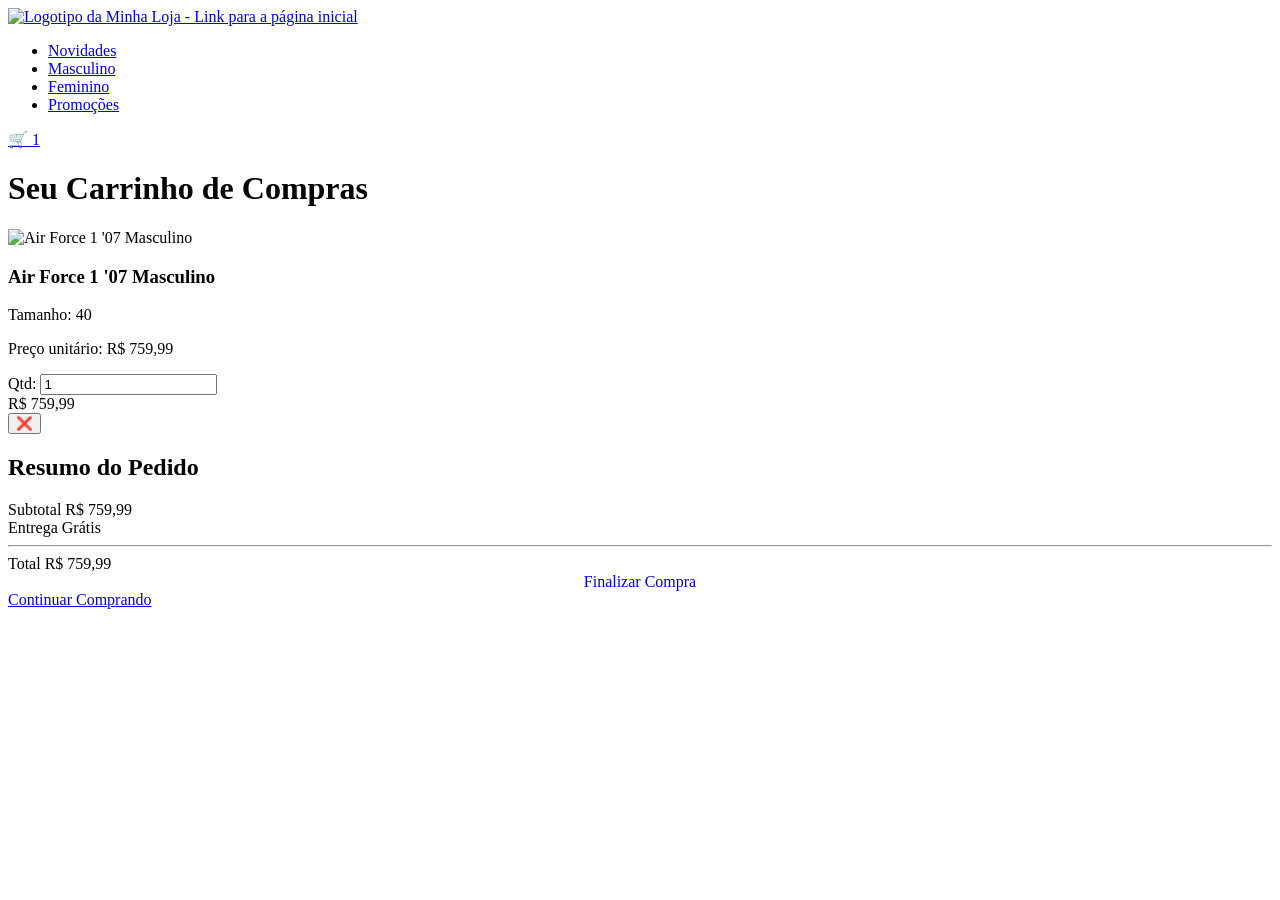
==== carrinho.html @ cb20ff49 "fix: Atualiza o cálculo do preço no carrinho" ====
<!DOCTYPE html>
<html lang="pt-BR">
<head>
    <meta charset="UTF-8">
    <meta name="viewport" content="width=device-width, initial-scale=1.0">
    <title>Carrinho de Compras - Sneaker House</title>
    <link rel="stylesheet" href="style.css">
</head>
<body>

    <!-- 1. Identidade Visual (Idêntica às outras páginas) -->
    <header class="header-principal">
        <div class="header-container">
            <div class="caixa-logo">
                <a href="index.html">
                    <img src="logo.png" alt="Logotipo da Minha Loja - Link para a página inicial" class="logo-img">
                </a>
            </div>
            <nav class="nav-menu" aria-label="Navegação Principal">
                <ul>
                    <li><a href="#">Novidades</a></li>
                    <li><a href="index.html" class="highlight">Masculino</a></li>
                    <li><a href="#">Feminino</a></li>
                    <li><a href="#" class="highlight">Promoções</a></li>
                </ul>
            </nav>
            <div class="carrinho-box">
                <a href="carrinho.html" class="link-carrinho" aria-label="Visualizar carrinho de compras">
                    <span class="icone-carrinho-emoji">🛒</span>
                    <span class="contador-itens">1</span> <!-- Agora mostra 1 item adicionado -->
                </a>
            </div>
        </div>
    </header>

    <!-- CONTEÚDO PRINCIPAL: CARRINHO DE COMPRAS -->
    <main class="carrinho-container">
        <h1 class="carrinho-titulo">Seu Carrinho de Compras</h1>

        <div class="carrinho-layout">
            
            <!-- Tabela/Lista de Itens no Carrinho -->
            <section class="carrinho-itens">
                <div class="item-carrinho-card">
                    <div class="item-imagem">
                        <img src="tenis1.png" alt="Air Force 1 '07 Masculino">
                    </div>
                    <div class="item-detalhes">
                        <h3>Air Force 1 '07 Masculino</h3>
                        <p class="item-opcao">Tamanho: 40</p>
                        <p class="item-preco-unitario">Preço unitário: R$ 759,99</p>
                    </div>
                    <div class="item-quantidade">
                        <label for="qtd-item-1">Qtd:</label>
                        <input type="number" id="qtd-item-1" value="1" min="1" class="input-qtd" oninput="
                            let total = (759.99 * this.value).toFixed(2).replace('.', ',');
                            document.getElementById('preco-prod').innerText = 'R$ ' + total;
                            document.getElementById('subtotal').innerText = 'R$ ' + total;
                            document.getElementById('total-geral').innerText = 'R$ ' + total;
                        ">
                    </div>
                    <div class="item-subtotal-valor">
                        <span id="preco-prod">R$ 759,99</span>
                    </div>
                    <div class="item-remover">
                        <button class="btn-remover-item" title="Remover produto">❌</button>
                    </div>
                </div>
            </section>

            <!-- Resumo dos Valores e Fechamento do Pedido -->
            <aside class="carrinho-resumo">
                <h2>Resumo do Pedido</h2>
                <div class="resumo-linha">
                    <span>Subtotal</span>
                    <span id="subtotal">R$ 759,99</span>
                </div>
                <div class="resumo-linha">
                    <span>Entrega</span>
                    <span class="frete-gratis">Grátis</span>
                </div>
                <hr class="divisor-resumo">
                <div class="resumo-linha total">
                    <span>Total</span>
                    <span id="total-geral">R$ 759,99</span>
                </div>

                <a href="cadastro.html" class="btn-finalizar-compra" style="text-decoration: none; display: block; text-align: center;">
                    Finalizar Compra
                </a>

                <a href="index.html" class="btn-continuar-comprando">Continuar Comprando</a>
            </aside>
        </div>
    </main>

</body>
</html>
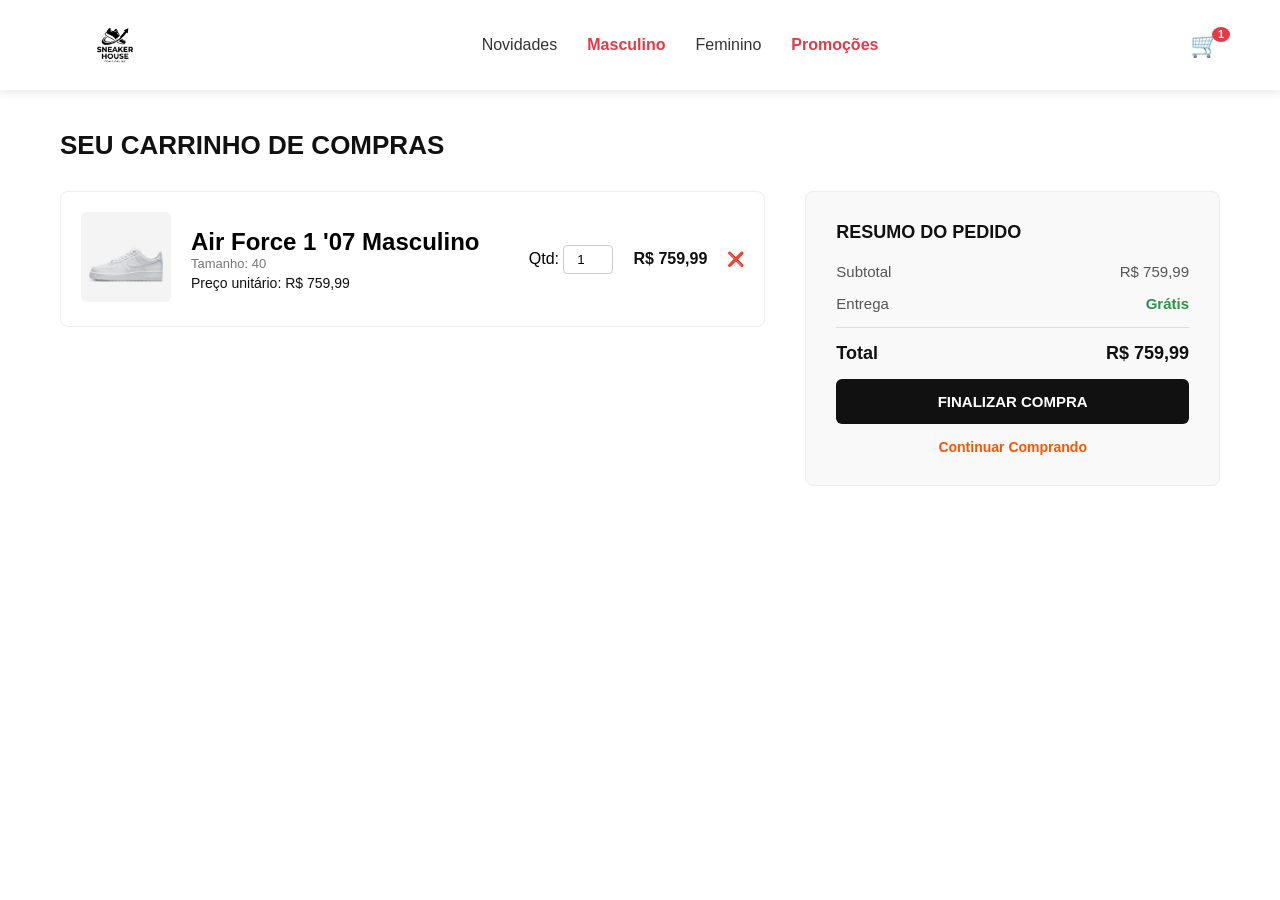
==== commit 14fe5df1: "fix: Corrige hierarquia de títulos W3C no carrinho" ====
--- a/carrinho.html
+++ b/carrinho.html
@@ -46,7 +46,7 @@
                         <img src="tenis1.png" alt="Air Force 1 '07 Masculino">
                     </div>
                     <div class="item-detalhes">
-                        <h3>Air Force 1 '07 Masculino</h3>
+                        <h2>Air Force 1 '07 Masculino</h2>
                         <p class="item-opcao">Tamanho: 40</p>
                         <p class="item-preco-unitario">Preço unitário: R$ 759,99</p>
                     </div>
--- a/style.css
+++ b/style.css
@@ -0,0 +1,872 @@
+/* Reset para o padrão do navegador */
+* {
+  margin: 0;
+  padding: 0;
+  box-sizing: border-box;
+  font-family: "Segoe UI", sans-serif;
+}
+
+/* Estilização do cabeçalho */
+.header-principal {
+  background-color: #ffffff;
+  box-shadow: 0 2px 10px rgba(0, 0, 0, 0.1); /* Sombra embaixo do menu */
+  position: sticky;
+  top: 0;
+  z-index: 1000; /* Menu fixo no topo quando rola a página */
+}
+
+.header-container {
+  max-width: 1200px;
+  margin: 0 auto;
+  padding: 15px 20px;
+  display: flex;
+  justify-content: space-between;
+  align-items: center;
+}
+
+.caixa-logo {
+  display: flex;
+  align-items: center;
+}
+
+.logo-img {
+  height: 60px;
+  width: auto;
+  display: block;
+  object-fit: contain;
+  transition: transform scale(1.4);
+  transition: transform 0.2s ease;
+}
+
+.logo-img:hover {
+  transform: scale(1.45);
+}
+
+/* Menu de Navegação */
+.nav-menu ul {
+  display: flex;
+  list-style: none;
+  gap: 30px; /* Espaçamento igual entre os itens */
+}
+
+.nav-menu a {
+  text-decoration: none;
+  color: #333333;
+  font-weight: 500;
+  font-size: 16px;
+  transition: color 0.3s ease;
+}
+
+.nav-menu a.highlight {
+  color: #e63946;
+  font-weight: 600;
+}
+
+.nav-menu a.highlight:hover {
+  color: #b51726;
+}
+
+/* Carrinho de Compras */
+.carrinho-box {
+  display: flex;
+  align-items: center;
+}
+
+.link-carrinho {
+  text-decoration: none;
+  position: relative;
+  display: flex;
+  align-items: center;
+}
+
+.icone-carrinho-emoji {
+  font-size: 24px;
+  line-height: 1;
+}
+
+.contador-itens {
+  position: absolute;
+  top: -6px;
+  right: -10px;
+  background-color: #e63946;
+  color: white;
+  font-size: 11px;
+  font-weight: bold;
+  border-radius: 50%;
+  padding: 2px 6px;
+  line-height: 1;
+}
+
+/* 2. Container do Banner */
+.banner-principal-container {
+  width: 100%;
+  background-color: #0b0c10;
+  display: flex;
+  justify-content: center;
+  overflow: hidden;
+}
+
+.banner-wrapper {
+  width: 100%;
+  max-width: 1200px; /* Alinha com a largura do cabeçalho */
+}
+
+.banner-imagem-item {
+  width: 100%;
+  height: auto;
+  display: block;
+}
+
+/* 3. Categorias */
+.categorias-secao {
+  max-width: 1200px;
+  margin: 40px auto;
+  padding: 0 20px;
+}
+
+/* Alinhando os cards */
+.categorias-container {
+  display: flex;
+  justify-content: center;
+  gap: 40px;
+  flex-wrap: wrap;
+}
+
+/* Estilo do card de cada categoria */
+.categoria-card {
+  text-decoration: none;
+  display: flex;
+  flex-direction: column;
+  align-items: center;
+  gap: 12px;
+}
+
+/* Caixa da Imagem */
+.categoria-imagem-box {
+  width: 130px;
+  height: 130px;
+  border-radius: 50%;
+  overflow: hidden;
+  box-shadow: 0 4px 12px rgba(0, 0, 0, 0.08);
+}
+
+/* Imagem dentro do círculo */
+.categoria-img {
+  width: 100%;
+  height: 100%;
+  object-fit: cover;
+  transition: transform 0.3 ease;
+}
+
+/* Texto embaixo da bolinha */
+.categoria-nome {
+  font-size: 15px;
+  font-weight: 600;
+  color: #333333;
+  transition: color 0.2s ease;
+}
+
+/* Efeito Hover, de passar o mouse em cima */
+.categoria-card:hover .categoria-img {
+  transform: scale(1.08);
+}
+
+.categoria-card:hover .categoria-nome {
+  color: #ff5500;
+}
+
+/* 4. Vitrine de Produtos */
+.vitrine-secao {
+  max-width: 1200px;
+  margin: 60px auto;
+  padding: 0 20px;
+}
+
+/* Título dos Destaques */
+.vitrine-titulo {
+  font-size: 28px;
+  font-weight: 700;
+  color: #111111;
+  margin-bottom: 30px;
+  text-align: center;
+  text-transform: uppercase;
+  letter-spacing: 1px;
+}
+
+/* O Grid que organiza os 6 produtos em 3 colunas */
+.produtos-grid {
+  display: grid;
+  grid-template-columns: repeat(3, 1fr);
+  gap: 30px;
+}
+
+/* Estilo do Card Individual (usando a tag semântica article) */
+.produto-card {
+  background-color: #ffffff;
+  border-radius: 12px;
+  overflow: hidden;
+  box-shadow: 0 4px 15px rgba(0, 0, 0, 0.04);
+  border: 1px solid #eeeeee;
+  transition:
+    transform 0.3s ease,
+    box-shadow 0.3s ease;
+  display: flex;
+  flex-direction: column;
+}
+
+/* Efeito ao passar o mouse no card do produto */
+.produto-card:hover {
+  transform: translateY(-5px); /* Dá um leve pulinho para cima */
+  box-shadow: 0 8px 25px rgba(0, 0, 0, 0.1);
+}
+
+.produto-imagem-box {
+  width: 100%;
+  aspect-ratio: 1 / 1;
+  background-color: #f9f9f9;
+  overflow: hidden;
+}
+
+.produto-img {
+  width: 100%;
+  height: 100%;
+  object-fit: cover;
+  transition: transform 0.3s ease;
+}
+
+/* A foto cresce de leve se passar o mouse */
+.produto-card:hover .produto-img {
+  transform: scale(1.05);
+}
+
+/* Textos e Botão abaixo da foto */
+.produto-info {
+  padding: 20px;
+  display: flex;
+  flex-direction: column;
+  gap: 8px;
+  flex-grow: 1;
+}
+
+.produto-nome {
+  font-size: 16px;
+  font-weight: 600;
+  color: #333333;
+}
+
+.produto-preco {
+  font-size: 18px;
+  font-weight: 700;
+  color: #ff5500;
+}
+
+.btn-comprar {
+  margin-top: auto;
+  background-color: #111111;
+  color: #ffffff;
+  border: none;
+  padding: 12px;
+  font-weight: 600;
+  font-size: 14px;
+  border-radius: 6px;
+  cursor: pointer;
+  text-transform: uppercase;
+  transition: background-color 0.2s ease;
+}
+
+.btn-comprar:hover {
+  background-color: #ff5500;
+}
+
+/* 5. Configurando o produto esgotado */
+.produto-card.esgotado .produto-imagem-box {
+  position: relative;
+}
+
+.produto-card.esgotado .produto-img {
+  filter: grayscale(100%); /* Imagem 100% em preto e branco */
+  opacity: 0.7; /* Opacidade em 0.7 */
+}
+
+.etiqueta-esgotado {
+  position: absolute;
+  top: 50%;
+  left: 50%;
+  transform: translate(-50%,-50%); /* Centraliza perfeitamente no meio */
+  background-color: rgba(17, 17, 17, 0.85);
+  color: #ffffff;
+  font-size: 14px;
+  font-weight: 700;
+  padding: 8px 16px;
+  border-radius: 4px;
+  letter-spacing: 2px;
+  z-index: 10;
+  text-transform: uppercase;
+}
+
+.produto-card.esgotado .btn-comprar {
+  background-color: #cccccc;
+  color: #666666;
+  cursor: not-allowed;
+}
+
+.produto-card.esgotado:hover {
+  transform: none;
+  box-shadow: 0 4px 15px rgba(0, 0, 0, 0.04);
+}
+
+.produto-card.esgotado:hover .produto-img {
+  transform: none;
+}
+
+.produto-detalhes-container {
+  max-width: 1200px;
+  margin: 40px auto;
+  padding: 0 20px;
+}
+
+.produto-layout-flex {
+  display: flex;
+  gap: 50px;
+  margin-bottom: 60px;
+}
+
+.coluna-imagens, .coluna-infos {
+  flex: 1;
+}
+
+/* ==========================================
+   PARTE DO PRODUTO (REQUISITOS)
+   ========================================== */
+
+/* Regras obrigatórias para a imagem principal */
+.foto-principal {
+  width: 100%;
+  aspect-ratio: 1 / 1; /* Proporção quadrada exigida */
+  object-fit: cover;   /* Encaixe exigido */
+  border-radius: 12px;
+  border: 1px solid #eeeeee;
+  display: block;
+}
+
+.galeria-thumbnails {
+  display: flex;
+  gap: 15px;
+  margin-top: 15px;
+}
+
+.thumbnail {
+  width: 90px;
+  height: 90px;
+  object-fit: cover;
+  border: 2px solid transparent;
+  border-radius: 8px;
+  cursor: pointer;
+  background-color: #f9f9f9;
+  transition: border-color 0.2s ease, transform 0.2s ease;
+}
+
+/* Efeito de borda hover */
+.thumbnail:hover {
+  border-color: #ff5500;
+  transform: translateY(-2px);
+}
+
+/* Textos e Detalhes da Coluna da Direita */
+.breadcrumb {
+  font-size: 14px;
+  color: #666666;
+  margin-bottom: 15px;
+}
+
+.breadcrumb a {
+  color: #666666;
+  text-decoration: none;
+  transition: color 0.2s;
+}
+
+.breadcrumb a:hover {
+  color: #ff5500;
+}
+
+.produto-titulo-h1 {
+  font-size: 32px;
+  font-weight: 700;
+  color: #111111;
+  margin-bottom: 10px;
+}
+
+.avaliacao-estrelas {
+  display: flex;
+  align-items: center;
+  gap: 8px;
+  margin-bottom: 20px;
+}
+
+.estrelas {
+  color: #ffbc0b;
+  font-size: 18px;
+}
+
+.quantidade-avaliacoes {
+  font-size: 14px;
+  color: #666666;
+}
+
+/* Preço Antigo/Atual */
+.bloco-precos {
+  margin-bottom: 25px;
+  display: flex;
+  flex-direction: column;
+  gap: 4px;
+}
+
+.preco-antigo {
+  font-size: 15px;
+  text-decoration: line-through;
+  color: #999999;
+}
+
+.preco-atual {
+  font-size: 28px;
+  font-weight: 700;
+  color: #ff5500; /* Seu padrão laranja */
+}
+
+/* Seletor de Opções (Tamanho/Cor) */
+.seletores-opcoes {
+  margin-bottom: 30px;
+  display: flex;
+  flex-direction: column;
+  gap: 8px;
+}
+
+.seletores-opcoes label {
+  font-size: 14px;
+  font-weight: 600;
+  color: #333333;
+}
+
+.input-seletor {
+  width: 100%;
+  max-width: 200px;
+  padding: 10px 12px;
+  font-size: 15px;
+  border: 1px solid #cccccc;
+  border-radius: 6px;
+  outline: none;
+  background-color: #ffffff;
+  cursor: pointer;
+  transition: border-color 0.2s;
+}
+
+.input-seletor:focus {
+  border-color: #ff5500;
+}
+
+/* Botão Principal estilizado como Link <a> */
+.acoes-compra {
+  margin-top: 20px;
+}
+
+.btn-adicionar-carrinho {
+  display: inline-block;
+  background-color: #111111; /* Seu padrão escuro */
+  color: #ffffff;
+  padding: 15px 40px;
+  text-decoration: none;
+  font-weight: 600;
+  font-size: 16px;
+  border-radius: 6px;
+  text-transform: uppercase;
+  letter-spacing: 0.5px;
+  text-align: center;
+  transition: background-color 0.2s ease, transform 0.2s ease;
+}
+
+.btn-adicionar-carrinho:hover {
+  background-color: #ff5500;
+}
+
+.secao-especificacoes {
+  margin-top: 20px;
+}
+
+.titulo-tabela {
+  font-size: 22px;
+  font-weight: 700;
+  color: #111111;
+  margin-bottom: 20px;
+  text-transform: uppercase;
+  letter-spacing: 0.5px;
+}
+
+.tabela-semantica {
+  width: 100%;
+  border-collapse: collapse;
+  box-shadow: 0 2px 8px rgba(0, 0, 0, 0.02);
+  border-radius: 8px;
+  overflow: hidden;
+  border: 1px solid #eeeeee;
+}
+
+.tabela-semantica th, 
+.tabela-semantica td {
+  padding: 16px 20px;
+  text-align: left;
+  font-size: 15px;
+}
+
+.tabela-semantica th {
+  background-color: #ffffff;
+  color: #111111;
+  font-weight: 600;
+  width: 30%;
+  border-right: 1px solid #eeeeee;
+}
+
+.tabela-semantica td {
+  color: #555555;
+}
+
+.tabela-semantica tbody tr {
+  border-bottom: 1px solid #eeeeee;
+}
+
+.tabela-semantica tbody tr:last-child {
+  border-bottom: none;
+}
+
+/* Efeito zebrado (:nth-child(even)) exigido */
+.tabela-semantica tbody tr:nth-child(even) {
+  background-color: #f9f9f9;
+}
+
+.tabela-semantica tbody tr:nth-child(even) th {
+  background-color: #f9f9f9; /* Mantém o fundo alinhado na linha par */
+}
+
+
+/* ==========================================
+   PÁGINA DO CARRINHO DE COMPRAS
+   ========================================== */
+
+.carrinho-container {
+  max-width: 1200px;
+  margin: 40px auto;
+  padding: 0 20px;
+}
+
+.carrinho-titulo {
+  font-size: 26px;
+  font-weight: 700;
+  color: #111111;
+  margin-bottom: 30px;
+  text-transform: uppercase;
+}
+
+.carrinho-layout {
+  display: flex;
+  gap: 40px;
+  align-items: flex-start;
+}
+
+.carrinho-itens {
+  flex: 2; /* Ocupa duas partes do espaço */
+}
+
+/* Card do Item dentro do Carrinho */
+.item-carrinho-card {
+  display: flex;
+  align-items: center;
+  justify-content: space-between;
+  padding: 20px;
+  background: #ffffff;
+  border: 1px solid #eeeeee;
+  border-radius: 8px;
+  margin-bottom: 20px;
+  gap: 20px;
+}
+
+.item-imagem img {
+  width: 90px;
+  height: 90px;
+  object-fit: cover;
+  border-radius: 6px;
+}
+
+.item-detalhes {
+  flex-grow: 1;
+}
+
+.item-detalhes h3 {
+  font-size: 16px;
+  color: #333333;
+  margin-bottom: 5px;
+}
+
+.item-opcao {
+  font-size: 13px;
+  color: #777777;
+  margin-bottom: 4px;
+}
+
+.item-preco-unitario {
+  font-size: 14px;
+  color: #111111;
+}
+
+.input-qtd {
+  width: 50px;
+  padding: 6px;
+  border: 1px solid #cccccc;
+  border-radius: 4px;
+  text-align: center;
+}
+
+.item-subtotal-valor {
+  font-size: 16px;
+  font-weight: 700;
+  color: #111111;
+}
+
+.btn-remover-item {
+  background: none;
+  border: none;
+  cursor: pointer;
+  font-size: 14px;
+  transition: transform 0.2s;
+}
+
+.btn-remover-item:hover {
+  transform: scale(1.2);
+}
+
+/* Caixa Lateral de Resumo */
+.carrinho-resumo {
+  flex: 1; /* Ocupa uma parte do espaço lateral */
+  background-color: #f9f9f9;
+  border: 1px solid #eeeeee;
+  padding: 30px;
+  border-radius: 8px;
+}
+
+.carrinho-resumo h2 {
+  font-size: 18px;
+  text-transform: uppercase;
+  margin-bottom: 20px;
+  color: #111111;
+}
+
+.resumo-linha {
+  display: flex;
+  justify-content: space-between;
+  margin-bottom: 15px;
+  font-size: 15px;
+  color: #555555;
+}
+
+.frete-gratis {
+  color: #2b9348;
+  font-weight: 600;
+}
+
+.divisor-resumo {
+  border: 0;
+  border-top: 1px solid #dddddd;
+  margin: 15px 0;
+}
+
+.resumo-linha.total {
+  font-size: 18px;
+  font-weight: 700;
+  color: #111111;
+}
+
+/* Botões do Resumo */
+.btn-finalizar-compra {
+  width: 100%;
+  background-color: #111111;
+  color: #ffffff;
+  border: none;
+  padding: 14px;
+  font-weight: 600;
+  font-size: 15px;
+  border-radius: 6px;
+  cursor: pointer;
+  text-transform: uppercase;
+  margin-bottom: 15px;
+  transition: background-color 0.2s;
+}
+
+.btn-finalizar-compra:hover {
+  background-color: #ff5500; /* Seu laranja no hover */
+}
+
+.btn-continuar-comprando {
+  display: block;
+  text-align: center;
+  color: #ff5500;
+  text-decoration: none;
+  font-size: 14px;
+  font-weight: 600;
+  transition: color 0.2s;
+}
+
+.btn-continuar-comprando:hover {
+  color: #b53600;
+}
+
+/* ==========================================
+   PÁGINA DE CADASTRO E CHECKOUT (REQUISITOS)
+   ========================================== */
+
+.cadastro-container {
+  max-width: 800px;
+  margin: 40px auto;
+  padding: 0 20px;
+}
+
+.cadastro-titulo {
+  font-size: 26px;
+  font-weight: 700;
+  color: #111111;
+  margin-bottom: 30px;
+  text-transform: uppercase;
+}
+
+.formulario-checkout {
+  display: flex;
+  flex-direction: column;
+  gap: 30px;
+}
+
+/* Estilização dos Fieldsets e Legends */
+.bloco-formulario {
+  border: 1px solid #eeeeee;
+  border-radius: 8px;
+  padding: 25px;
+  background-color: #ffffff;
+}
+
+.bloco-formulario legend {
+  font-size: 16px;
+  font-weight: 700;
+  color: #111111;
+  padding: 0 10px;
+  text-transform: uppercase;
+  letter-spacing: 0.5px;
+}
+
+/* Organização dos Inputs */
+.campo-grupo {
+  display: flex;
+  flex-direction: column;
+  gap: 6px;
+  margin-bottom: 18px;
+}
+
+.campo-grupo:last-child {
+  margin-bottom: 0;
+}
+
+.campo-grupo label {
+  font-size: 14px;
+  font-weight: 600;
+  color: #333333;
+}
+
+.campo-grupo input[type="text"],
+.campo-grupo input[type="email"],
+.campo-grupo input[type="tel"],
+.campo-grupo input[type="password"],
+.campo-grupo input[type="date"],
+.input-select {
+  width: 100%;
+  padding: 12px;
+  font-size: 14px;
+  border: 1px solid #cccccc;
+  border-radius: 6px;
+  background-color: #ffffff;
+  outline: none;
+  transition: all 0.2s ease-in-out;
+}
+
+.campo-grupo input:focus,
+.input-select:focus {
+  box-shadow: 0 0 8px rgba(230, 57, 70, 0.2);
+}
+
+.campo-grupo input:focus:valid,
+.input-select:focus:valid {
+  border-color: #2b9348 !important;
+  box-shadow: 0 0 8px rgba(43, 147, 72, 0.2) !important;
+}
+
+.campo-grupo input:focus:invalid,
+.input-select:focus:invalid {
+  border-color: #e63946 !important; /* Borda vermelha suave se estiver incompleto/errado */
+  box-shadow: 0 0 8px rgba(230, 57, 70, 0.2) !important;
+}
+
+/* Bloco de Opções de Pagamento (Botões de Rádio) */
+.pagamento-opcoes {
+  display: flex;
+  flex-direction: column;
+  gap: 12px;
+  margin-top: 10px;
+}
+
+.pagamento-item {
+  display: flex;
+  align-items: center;
+  gap: 12px;
+  padding: 14px;
+  border: 1px solid #eeeeee;
+  border-radius: 6px;
+  cursor: pointer;
+  transition: background-color 0.2s;
+}
+
+.pagamento-item:hover {
+  background-color: #f9f9f9;
+}
+
+.icone-pagamento {
+  font-size: 20px;
+}
+
+/* Área de Termos e Botão Final */
+.termos-e-envio {
+  display: flex;
+  flex-direction: column;
+  gap: 20px;
+  margin-top: 10px;
+}
+
+.checkbox-label {
+  display: flex;
+  align-items: center;
+  gap: 10px;
+  font-size: 14px;
+  color: #555555;
+  cursor: pointer;
+}
+
+.btn-concluir {
+  background-color: #111111;
+  color: #ffffff;
+  border: none;
+  padding: 16px;
+  font-weight: 600;
+  font-size: 16px;
+  border-radius: 6px;
+  cursor: pointer;
+  text-transform: uppercase;
+  letter-spacing: 0.5px;
+  transition: background-color 0.2s;
+}
+
+.btn-concluir:hover {
+  background-color: #ff5500; /* Seu tom laranja no hover */
+}
